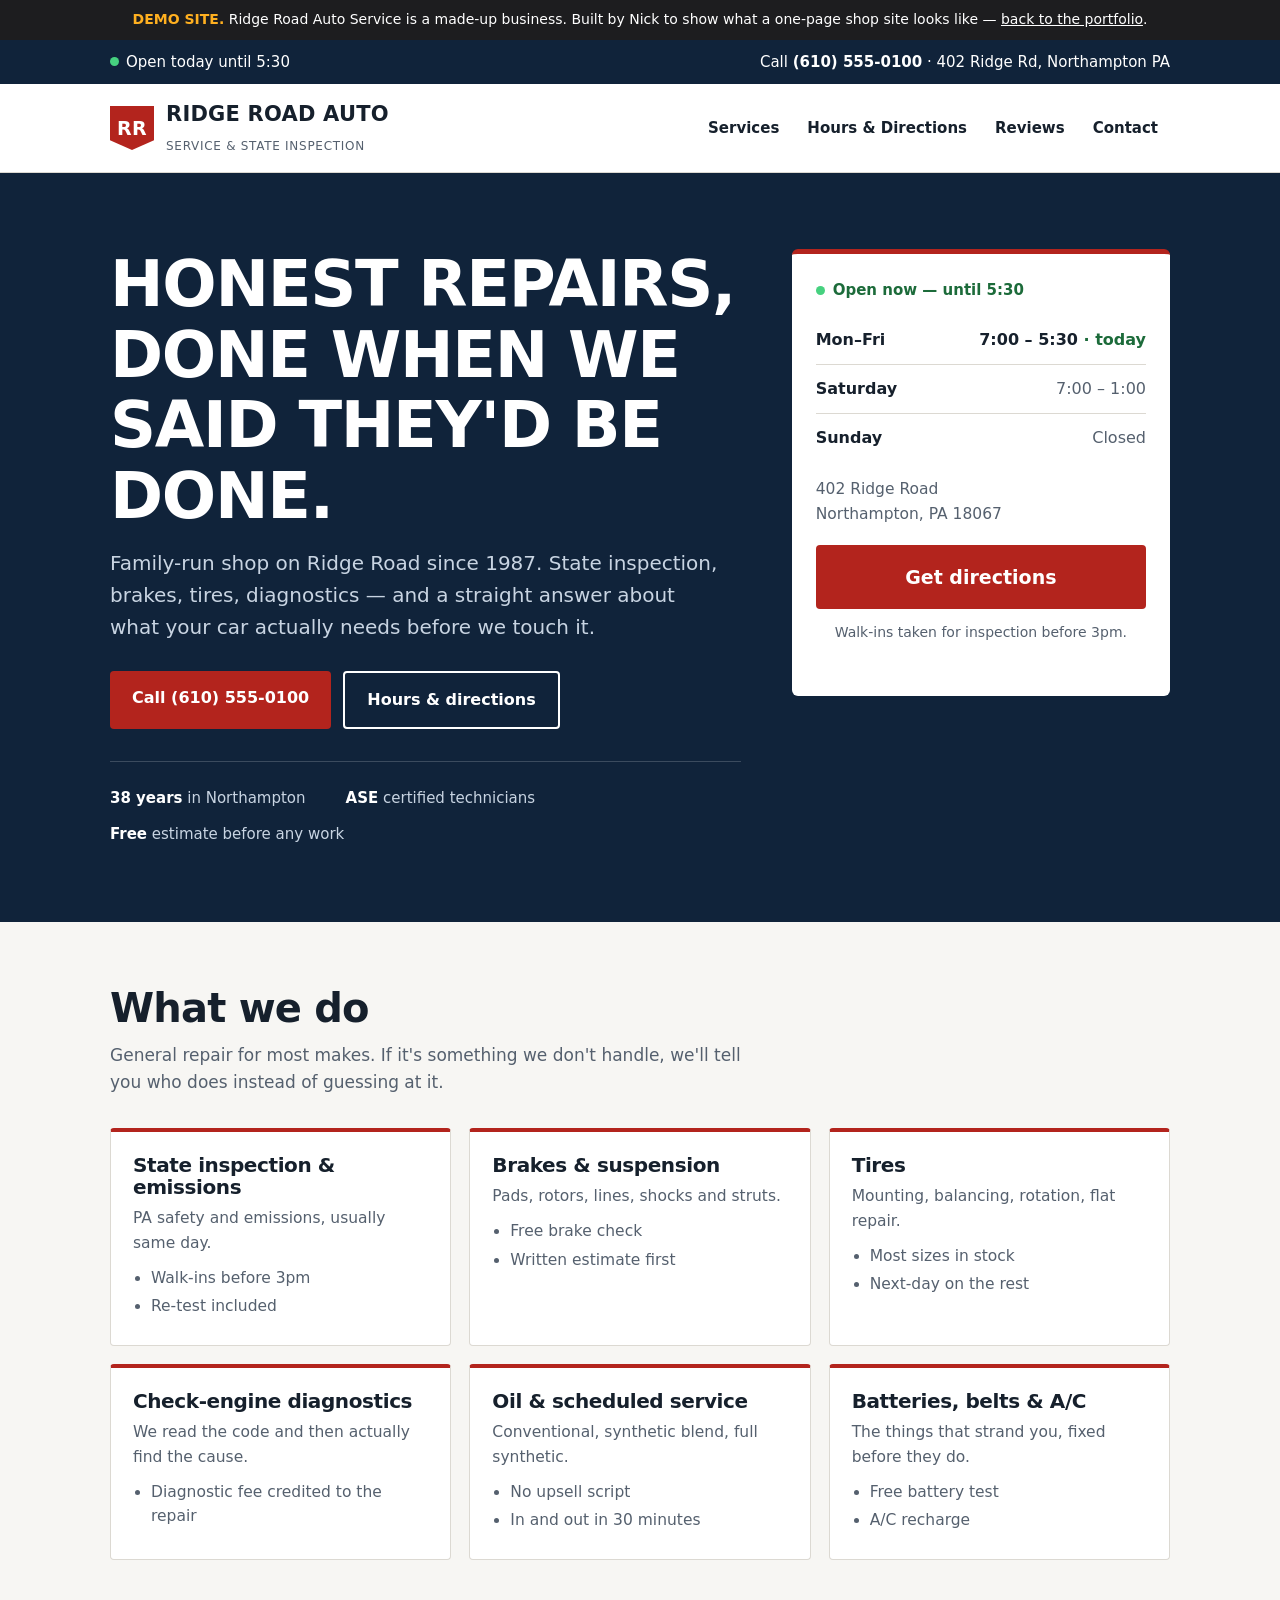
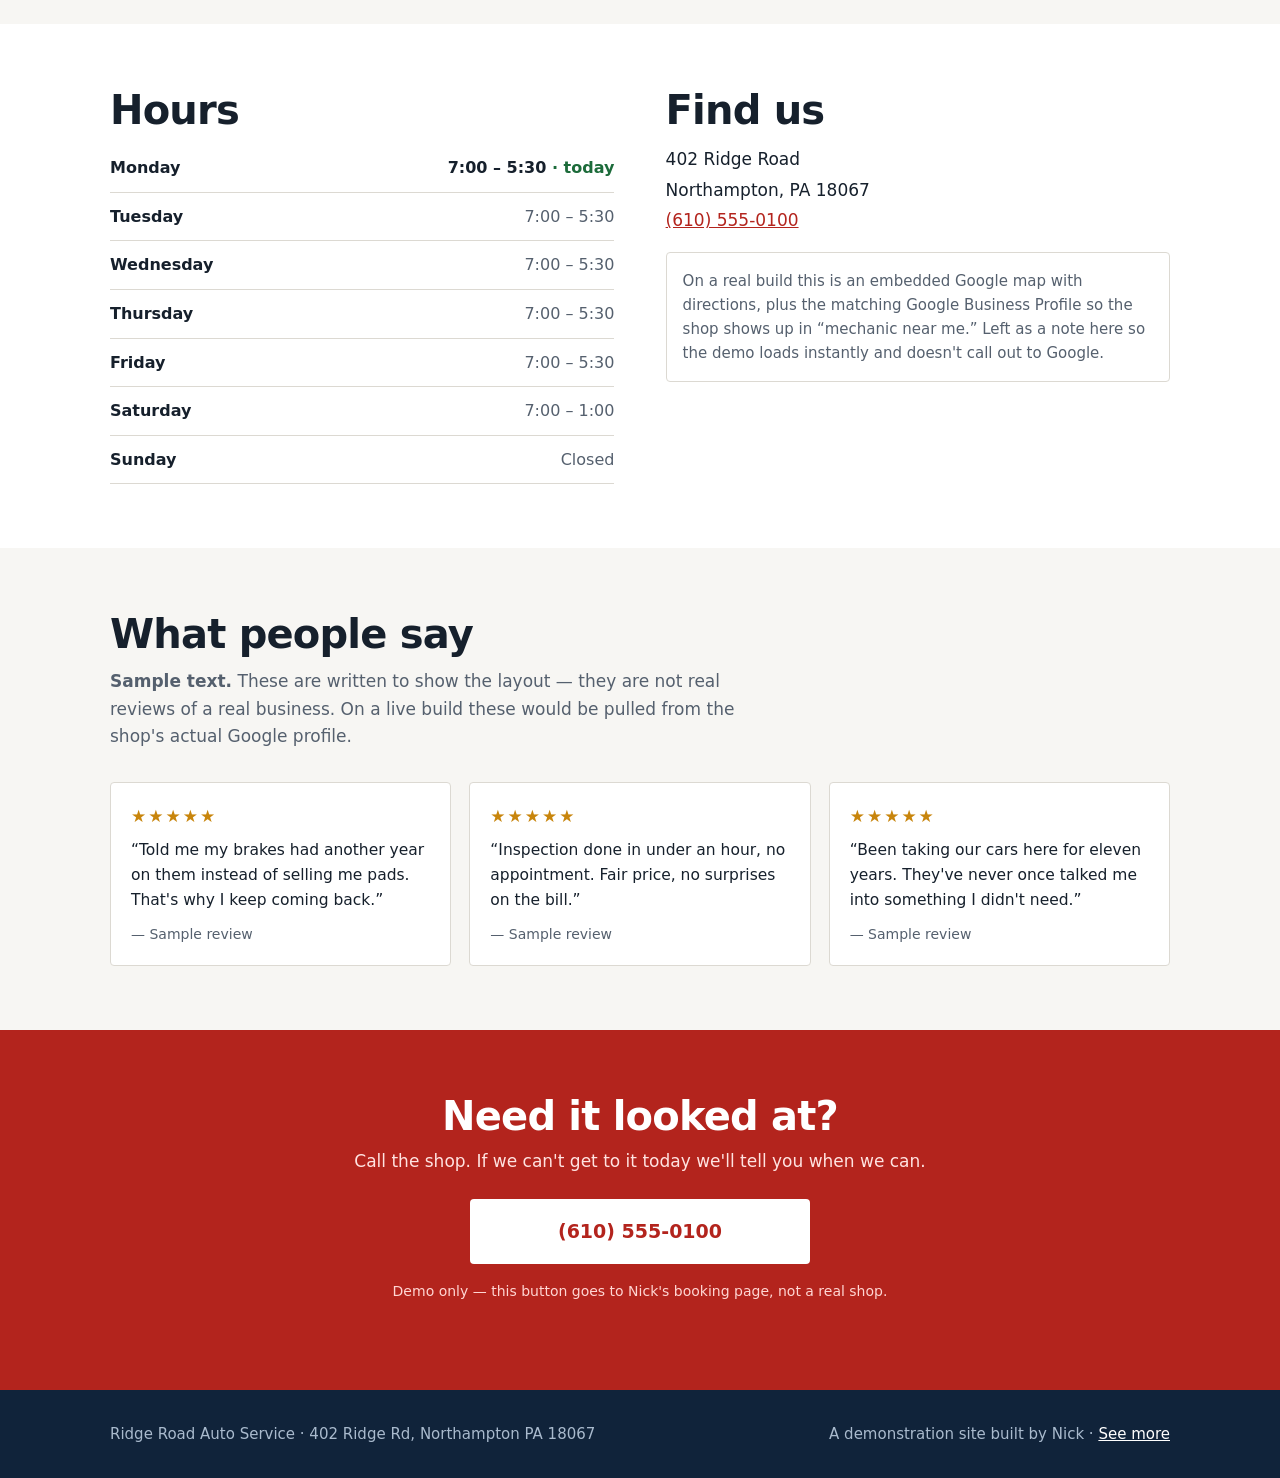
==== demos/auto-shop/index.html @ 3ee34636 "Make the site real: honest portfolio, working contact details Portfolio — this was the gap between a" ====
<!DOCTYPE html>
<html lang="en">
<head>
<meta charset="utf-8">
<meta name="viewport" content="width=device-width, initial-scale=1">
<title>DEMO — Ridge Road Auto Service | Northampton, PA</title>
<meta name="description" content="Demonstration website. Ridge Road Auto Service is a fictional business used to show what a single-page site for an independent repair shop looks like.">
<!-- Demo pages must never compete with the real site in search. -->
<meta name="robots" content="noindex, nofollow">
<link rel="stylesheet" href="style.css">
</head>
<body>

<!-- ══════════════════════════════════════════════════════════════════════
     This ribbon is not decoration. Anyone landing here must know within one
     second that this is a demonstration and not a real repair shop.
     ══════════════════════════════════════════════════════════════════════ -->
<div class="demo-bar">
  <strong>DEMO SITE.</strong> Ridge Road Auto Service is a made-up business.
  Built by Nick to show what a one-page shop site looks like —
  <a href="../../work.html">back to the portfolio</a>.
</div>

<div class="callbar">
  <div class="wrap">
    <span class="open-now"><span class="open-dot" aria-hidden="true"></span> Open today until 5:30</span>
    <span>Call <a href="#contact">(610) 555-0100</a> · 402 Ridge Rd, Northampton PA</span>
  </div>
</div>

<header class="site">
  <div class="wrap">
    <a class="brand" href="#top">
      <span class="brand__mark" aria-hidden="true">RR</span>
      <span>
        <span class="brand__name">Ridge Road Auto</span><br>
        <span class="brand__sub">Service &amp; State Inspection</span>
      </span>
    </a>
    <nav class="main" aria-label="Main">
      <a href="#services">Services</a>
      <a href="#hours">Hours &amp; Directions</a>
      <a href="#reviews">Reviews</a>
      <a href="#contact">Contact</a>
    </nav>
  </div>
</header>

<main id="top">

  <section class="hero">
    <div class="wrap hero__grid">
      <div>
        <h1>Honest repairs, done when we said they'd be done.</h1>
        <p>
          Family-run shop on Ridge Road since 1987. State inspection, brakes,
          tires, diagnostics — and a straight answer about what your car actually
          needs before we touch it.
        </p>
        <div class="hero__actions">
          <a class="btn" href="#contact">Call (610) 555-0100</a>
          <a class="btn btn--ghost" href="#hours" style="color:#fff;border-color:#fff">Hours &amp; directions</a>
        </div>
        <div class="trustline">
          <span><b>38 years</b> in Northampton</span>
          <span><b>ASE</b> certified technicians</span>
          <span><b>Free</b> estimate before any work</span>
        </div>
      </div>

      <!-- The two things a phone visitor is actually here for, above the fold. -->
      <aside class="hero__card">
        <p class="hero__card-status"><span class="open-dot" aria-hidden="true"></span> Open now — until 5:30</p>
        <table class="hours hours--mini">
          <tbody>
            <tr class="today"><th scope="row">Mon–Fri</th><td>7:00 – 5:30</td></tr>
            <tr><th scope="row">Saturday</th><td>7:00 – 1:00</td></tr>
            <tr><th scope="row">Sunday</th><td>Closed</td></tr>
          </tbody>
        </table>
        <p class="hero__card-addr">
          402 Ridge Road<br>Northampton, PA 18067
        </p>
        <a class="btn btn--big" href="#hours">Get directions</a>
        <p class="hero__card-note">Walk-ins taken for inspection before 3pm.</p>
      </aside>
    </div>
  </section>

  <section id="services">
    <div class="wrap">
      <h2>What we do</h2>
      <p class="lede">
        General repair for most makes. If it's something we don't handle, we'll
        tell you who does instead of guessing at it.
      </p>
      <div class="services">
        <div class="svc">
          <h3>State inspection &amp; emissions</h3>
          <p>PA safety and emissions, usually same day.</p>
          <ul><li>Walk-ins before 3pm</li><li>Re-test included</li></ul>
        </div>
        <div class="svc">
          <h3>Brakes &amp; suspension</h3>
          <p>Pads, rotors, lines, shocks and struts.</p>
          <ul><li>Free brake check</li><li>Written estimate first</li></ul>
        </div>
        <div class="svc">
          <h3>Tires</h3>
          <p>Mounting, balancing, rotation, flat repair.</p>
          <ul><li>Most sizes in stock</li><li>Next-day on the rest</li></ul>
        </div>
        <div class="svc">
          <h3>Check-engine diagnostics</h3>
          <p>We read the code and then actually find the cause.</p>
          <ul><li>Diagnostic fee credited to the repair</li></ul>
        </div>
        <div class="svc">
          <h3>Oil &amp; scheduled service</h3>
          <p>Conventional, synthetic blend, full synthetic.</p>
          <ul><li>No upsell script</li><li>In and out in 30 minutes</li></ul>
        </div>
        <div class="svc">
          <h3>Batteries, belts &amp; A/C</h3>
          <p>The things that strand you, fixed before they do.</p>
          <ul><li>Free battery test</li><li>A/C recharge</li></ul>
        </div>
      </div>
    </div>
  </section>

  <section id="hours" class="section--white">
    <div class="wrap two-col">
      <div>
        <h2>Hours</h2>
        <table class="hours">
          <tbody>
            <tr class="today"><th scope="row">Monday</th><td>7:00 – 5:30</td></tr>
            <tr><th scope="row">Tuesday</th><td>7:00 – 5:30</td></tr>
            <tr><th scope="row">Wednesday</th><td>7:00 – 5:30</td></tr>
            <tr><th scope="row">Thursday</th><td>7:00 – 5:30</td></tr>
            <tr><th scope="row">Friday</th><td>7:00 – 5:30</td></tr>
            <tr><th scope="row">Saturday</th><td>7:00 – 1:00</td></tr>
            <tr><th scope="row">Sunday</th><td>Closed</td></tr>
          </tbody>
        </table>
      </div>
      <div>
        <h2>Find us</h2>
        <address class="addr">
          402 Ridge Road<br>
          Northampton, PA 18067<br>
          <a href="#contact">(610) 555-0100</a>
        </address>
        <div class="map-note">
          On a real build this is an embedded Google map with directions, plus
          the matching Google Business Profile so the shop shows up in
          “mechanic near me.” Left as a note here so the demo loads instantly
          and doesn't call out to Google.
        </div>
      </div>
    </div>
  </section>

  <section id="reviews">
    <div class="wrap">
      <h2>What people say</h2>
      <p class="lede">
        <strong>Sample text.</strong> These are written to show the layout —
        they are not real reviews of a real business. On a live build these
        would be pulled from the shop's actual Google profile.
      </p>
      <div class="reviews">
        <div class="review">
          <div class="stars" aria-label="5 out of 5">★★★★★</div>
          <p>“Told me my brakes had another year on them instead of selling me pads. That's why I keep coming back.”</p>
          <cite>— Sample review</cite>
        </div>
        <div class="review">
          <div class="stars" aria-label="5 out of 5">★★★★★</div>
          <p>“Inspection done in under an hour, no appointment. Fair price, no surprises on the bill.”</p>
          <cite>— Sample review</cite>
        </div>
        <div class="review">
          <div class="stars" aria-label="5 out of 5">★★★★★</div>
          <p>“Been taking our cars here for eleven years. They've never once talked me into something I didn't need.”</p>
          <cite>— Sample review</cite>
        </div>
      </div>
    </div>
  </section>

  <section id="contact" class="cta">
    <div class="wrap">
      <h2>Need it looked at?</h2>
      <p>Call the shop. If we can't get to it today we'll tell you when we can.</p>
      <a class="btn btn--big" href="../../book.html" style="max-width:340px;margin-inline:auto">
        (610) 555-0100
      </a>
      <p style="margin-top:16px;font-size:14px;color:#ffd6d3">
        Demo only — this button goes to Nick's booking page, not a real shop.
      </p>
    </div>
  </section>

</main>

<footer class="site">
  <div class="wrap">
    <span>Ridge Road Auto Service · 402 Ridge Rd, Northampton PA 18067</span>
    <span>A demonstration site built by Nick · <a href="../../index.html">See more</a></span>
  </div>
</footer>

<a class="sticky-call" href="../../book.html">📞 Call the shop</a>

</body>
</html>
---- demos/auto-shop/style.css ----
/* ==========================================================================
   DEMO — Ridge Road Auto Service
   Deliberately does NOT reuse the agency design system. A client site must
   look like the client, not like me. Own palette, own type, own everything.

   This is what a ~$900 single-page build looks like: one file of CSS, no
   framework, no page builder.
   ========================================================================== */

:root {
  --navy:      #10233a;
  --navy-2:    #1b3855;
  --steel:     #4a5f78;
  --paper:     #f7f6f3;
  --white:     #ffffff;
  --line:      #dcd9d2;
  --red:       #b3241d;   /* 6.0:1 on --paper */
  --red-dark:  #8d1b16;
  --ink:       #16202c;
  --muted:     #55606e;   /* 6.3:1 on --paper */
  --ok:        #1c6b3a;

  --font: system-ui, -apple-system, "Segoe UI", Roboto, Helvetica, Arial, sans-serif;
  --cond: "Arial Narrow", "Helvetica Neue Condensed", system-ui, sans-serif;

  --wrap: 1100px;
}

*, *::before, *::after { box-sizing: border-box; }
* { margin: 0; }

html { scroll-behavior: smooth; -webkit-text-size-adjust: 100%; }
@media (prefers-reduced-motion: reduce) { html { scroll-behavior: auto; } }

body {
  font-family: var(--font);
  font-size: 17px;
  line-height: 1.6;
  color: var(--ink);
  background: var(--paper);
  -webkit-font-smoothing: antialiased;
}

img, svg { display: block; max-width: 100%; }
a { color: var(--red); }
:focus-visible { outline: 3px solid var(--red); outline-offset: 2px; }

.wrap { width: 100%; max-width: var(--wrap); margin-inline: auto; padding-inline: 20px; }

h1, h2, h3 { line-height: 1.1; letter-spacing: -0.02em; }
h2 { font-size: clamp(1.75rem, 1.3rem + 2vw, 2.5rem); margin-bottom: 12px; }
h3 { font-size: 1.25rem; margin-bottom: 8px; }

/* ---------- Demo ribbon: this must never be mistaken for a real business -- */
.demo-bar {
  background: #1d1d1f;
  color: #fff;
  font-size: 14px;
  text-align: center;
  padding: 10px 20px;
  line-height: 1.4;
}
.demo-bar strong { color: #ffb020; }
.demo-bar a { color: #fff; }

/* ---------- Top call bar — the single most important element ------------- */
.callbar {
  background: var(--navy);
  color: #fff;
  padding: 10px 0;
  font-size: 15px;
}
.callbar .wrap {
  display: flex; flex-wrap: wrap; gap: 6px 20px;
  align-items: center; justify-content: space-between;
}
.callbar a { color: #fff; font-weight: 700; text-decoration: none; }
.callbar a:hover { text-decoration: underline; }
.open-now { display: inline-flex; align-items: center; gap: 7px; }
.open-dot { width: 9px; height: 9px; border-radius: 50%; background: #46d17f; }

/* ---------- Header ------------------------------------------------------- */
header.site { background: var(--white); border-bottom: 1px solid var(--line); }
header.site .wrap {
  display: flex; align-items: center; justify-content: space-between;
  gap: 16px; padding-block: 14px;
}
.brand { display: flex; align-items: center; gap: 12px; text-decoration: none; color: var(--ink); }
.brand__mark {
  width: 44px; height: 44px; flex-shrink: 0;
  background: var(--red); color: #fff;
  display: grid; place-items: center;
  font-family: var(--cond); font-weight: 700; font-size: 19px;
  letter-spacing: 0.02em;
  clip-path: polygon(0 0, 100% 0, 100% 78%, 50% 100%, 0 78%);
}
.brand__name { font-family: var(--cond); font-weight: 700; font-size: 21px; letter-spacing: 0.01em; text-transform: uppercase; }
.brand__sub { font-size: 12px; color: var(--muted); letter-spacing: 0.06em; text-transform: uppercase; }

nav.main { display: flex; gap: 4px; }
nav.main a {
  padding: 8px 12px; text-decoration: none; color: var(--ink);
  font-weight: 600; font-size: 15px; border-radius: 4px;
}
nav.main a:hover { background: var(--paper); }
@media (max-width: 720px) { nav.main { display: none; } }

.btn {
  display: inline-block; padding: 14px 22px;
  background: var(--red); color: #fff;
  font-weight: 700; font-size: 16px; text-decoration: none;
  border: 0; border-radius: 4px; cursor: pointer;
  min-height: 48px;                 /* thumb-sized tap target */
}
.btn:hover { background: var(--red-dark); }
.btn--big { font-size: 19px; padding: 17px 28px; width: 100%; text-align: center; }
.btn--ghost { background: transparent; color: var(--navy); border: 2px solid var(--navy); }
.btn--ghost:hover { background: var(--navy); color: #fff; }

/* ---------- Hero --------------------------------------------------------- */
.hero { background: var(--navy); color: #fff; padding-block: clamp(40px, 6vw, 76px); }
.hero h1 {
  font-family: var(--cond); text-transform: uppercase;
  font-size: clamp(2.25rem, 1.2rem + 4.6vw, 4rem);
  margin-bottom: 16px; max-width: 16ch;
}
.hero p { font-size: clamp(1.0625rem, 1rem + 0.5vw, 1.25rem); color: #c8d4e2; max-width: 48ch; margin-bottom: 28px; }
.hero__actions { display: flex; flex-wrap: wrap; gap: 12px; }
.hero__actions .btn { width: auto; }
@media (max-width: 560px) { .hero__actions .btn { width: 100%; text-align: center; } }

.trustline {
  margin-top: 32px; padding-top: 24px;
  border-top: 1px solid rgba(255,255,255,0.18);
  display: flex; flex-wrap: wrap; gap: 12px 40px;
  font-size: 15px; color: #c8d4e2;
}
.trustline b { color: #fff; }

.hero__grid {
  display: grid; grid-template-columns: 1.25fr 0.75fr;
  gap: clamp(28px, 4vw, 56px); align-items: start;
}
@media (max-width: 900px) { .hero__grid { grid-template-columns: 1fr; } }

/* Hours + address card — what a phone visitor actually came for */
.hero__card {
  background: var(--white); color: var(--ink);
  border-radius: 6px; padding: 24px;
  border-top: 5px solid var(--red);
}
/* These need `.hero` in the selector to outrank `.hero p { color: #c8d4e2 }`
   above — that pale colour is for text on the navy background and turns
   unreadable inside this white card. */
.hero .hero__card-status {
  display: flex; align-items: center; gap: 8px;
  font-weight: 700; color: var(--ok); font-size: 15px; margin-bottom: 14px;
}
.hours--mini th, .hours--mini td { padding: 8px 0; font-size: 15.5px; }
.hours--mini tr:last-child th, .hours--mini tr:last-child td { border-bottom: 0; }
.hero .hero__card-addr { margin: 16px 0 18px; line-height: 1.6; font-size: 15.5px; color: var(--muted); }
.hero .hero__card-note { margin-top: 12px; font-size: 14px; color: var(--muted); text-align: center; }

/* ---------- Sections ----------------------------------------------------- */
section { padding-block: clamp(44px, 5vw, 72px); }
.section--white { background: var(--white); }
.lede { color: var(--muted); max-width: 60ch; margin-bottom: 32px; }

.services { display: grid; grid-template-columns: repeat(3, 1fr); gap: 18px; }
@media (max-width: 860px) { .services { grid-template-columns: repeat(2, 1fr); } }
@media (max-width: 560px) { .services { grid-template-columns: 1fr; } }

.svc {
  background: var(--white); border: 1px solid var(--line);
  border-top: 4px solid var(--red);
  border-radius: 4px; padding: 22px;
}
.section--white .svc { background: var(--paper); }
.svc p { color: var(--muted); font-size: 15.5px; }
.svc ul { margin: 10px 0 0; padding-left: 18px; color: var(--muted); font-size: 15.5px; }
.svc li { margin-bottom: 4px; }

/* ---------- Hours + location -------------------------------------------- */
.two-col { display: grid; grid-template-columns: 1fr 1fr; gap: clamp(24px, 4vw, 56px); align-items: start; }
@media (max-width: 780px) { .two-col { grid-template-columns: 1fr; } }

table.hours { width: 100%; border-collapse: collapse; }
table.hours th, table.hours td { text-align: left; padding: 11px 0; border-bottom: 1px solid var(--line); font-size: 16px; }
table.hours th { font-weight: 600; }
table.hours td { text-align: right; color: var(--muted); font-variant-numeric: tabular-nums; }
table.hours tr.today th, table.hours tr.today td { color: var(--ink); font-weight: 700; }
table.hours tr.today td::after { content: " · today"; color: var(--ok); font-weight: 600; }

.addr { font-style: normal; line-height: 1.8; }
.map-note {
  margin-top: 16px; padding: 16px; background: var(--paper);
  border: 1px solid var(--line); border-radius: 4px; font-size: 15px; color: var(--muted);
}
.section--white .map-note { background: var(--white); }

/* ---------- Review strip — clearly marked as sample copy ----------------- */
.reviews { display: grid; grid-template-columns: repeat(3, 1fr); gap: 18px; }
@media (max-width: 860px) { .reviews { grid-template-columns: 1fr; } }
.review { background: var(--white); border: 1px solid var(--line); border-radius: 4px; padding: 20px; }
.section--white .review { background: var(--paper); }
.stars { color: #c8850c; letter-spacing: 2px; margin-bottom: 8px; }
.review p { font-size: 15.5px; }
.review cite { display: block; margin-top: 10px; font-style: normal; font-size: 14px; color: var(--muted); }

/* ---------- Final CTA ---------------------------------------------------- */
.cta { background: var(--red); color: #fff; text-align: center; }
.cta h2 { margin-bottom: 10px; }
.cta p { color: #ffe3e1; margin-bottom: 24px; }
.cta .btn { background: #fff; color: var(--red); }
.cta .btn:hover { background: var(--paper); }

/* ---------- Footer ------------------------------------------------------- */
footer.site { background: var(--navy); color: #a9bacd; padding-block: 32px; font-size: 15px; }
footer.site a { color: #fff; }
footer.site .wrap { display: flex; flex-wrap: wrap; gap: 12px 32px; justify-content: space-between; }

/* ---------- Sticky mobile call button ------------------------------------ */
.sticky-call { display: none; }
@media (max-width: 720px) {
  .sticky-call {
    display: block; position: fixed; left: 12px; right: 12px; bottom: 12px; z-index: 50;
    background: var(--red); color: #fff; text-align: center;
    padding: 16px; border-radius: 6px; font-weight: 700; font-size: 18px;
    text-decoration: none; box-shadow: 0 6px 20px rgba(0,0,0,0.28);
  }
  body { padding-bottom: 84px; }
}
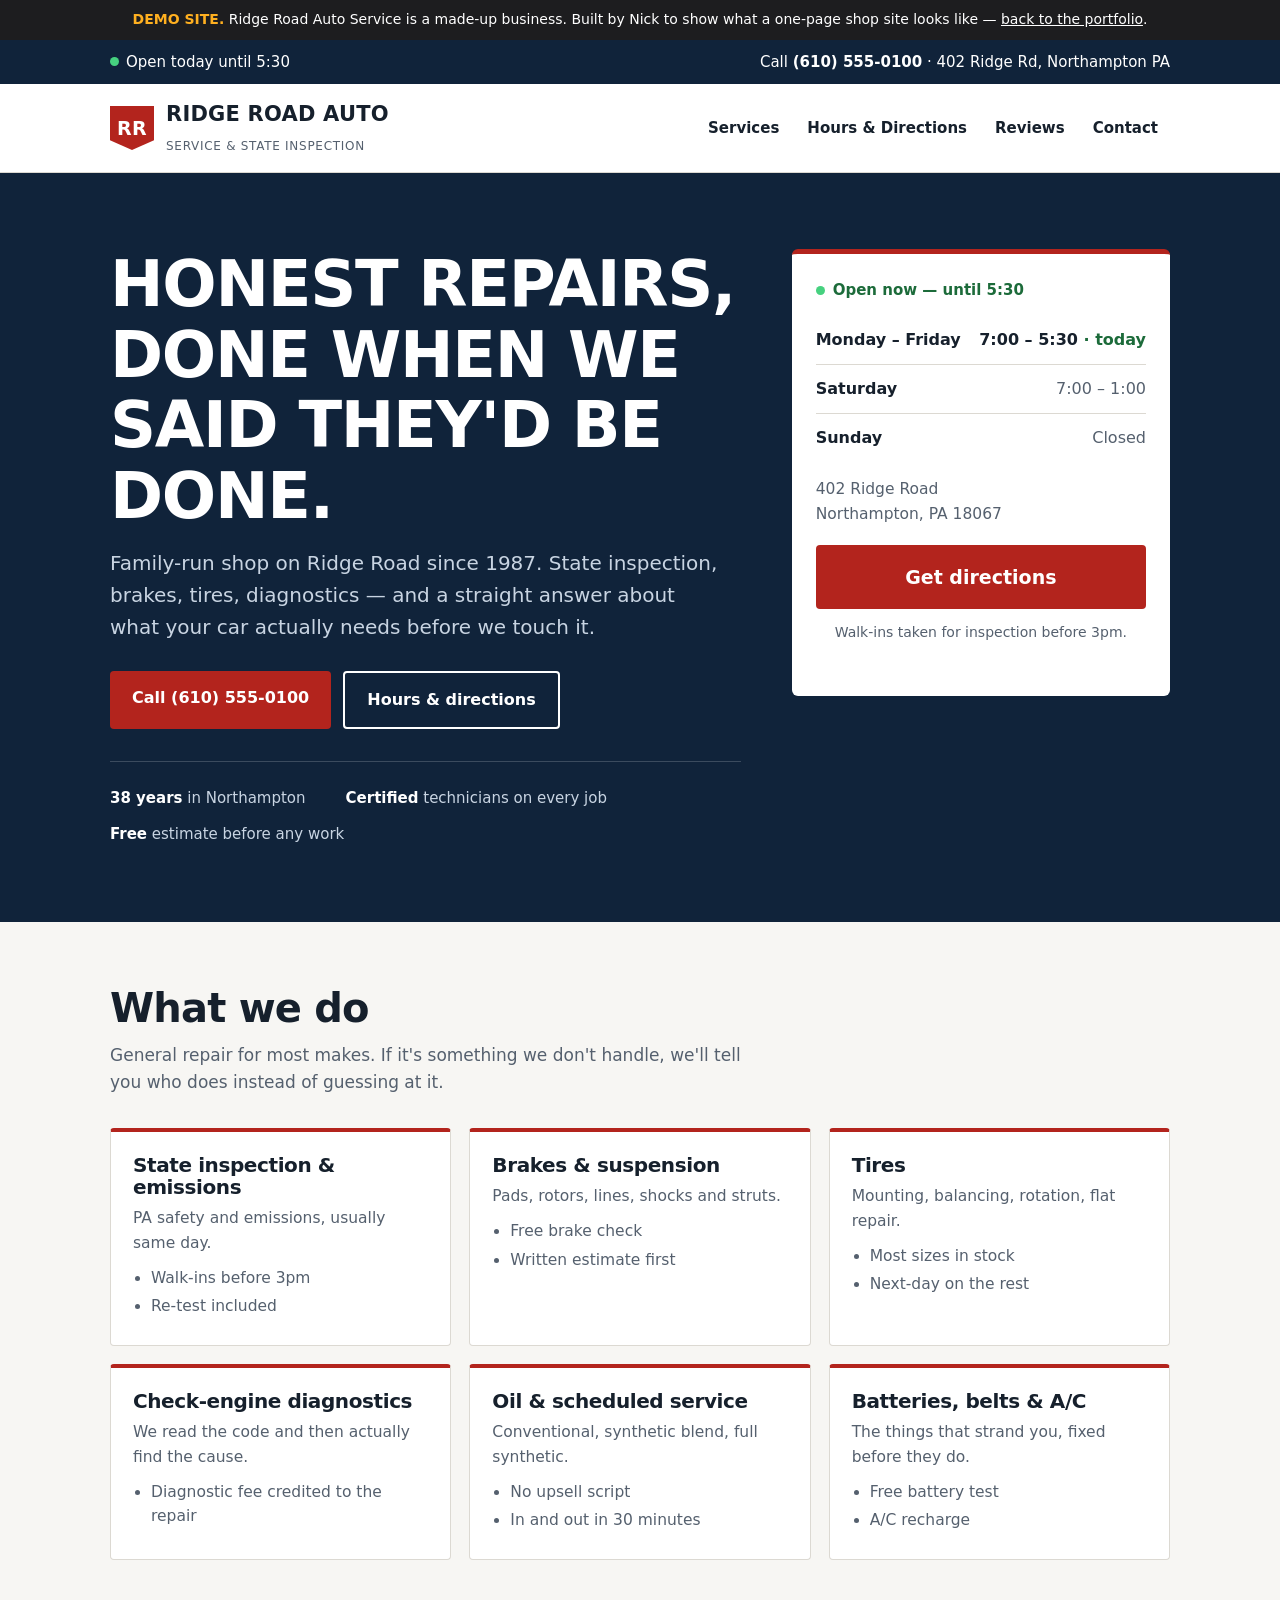
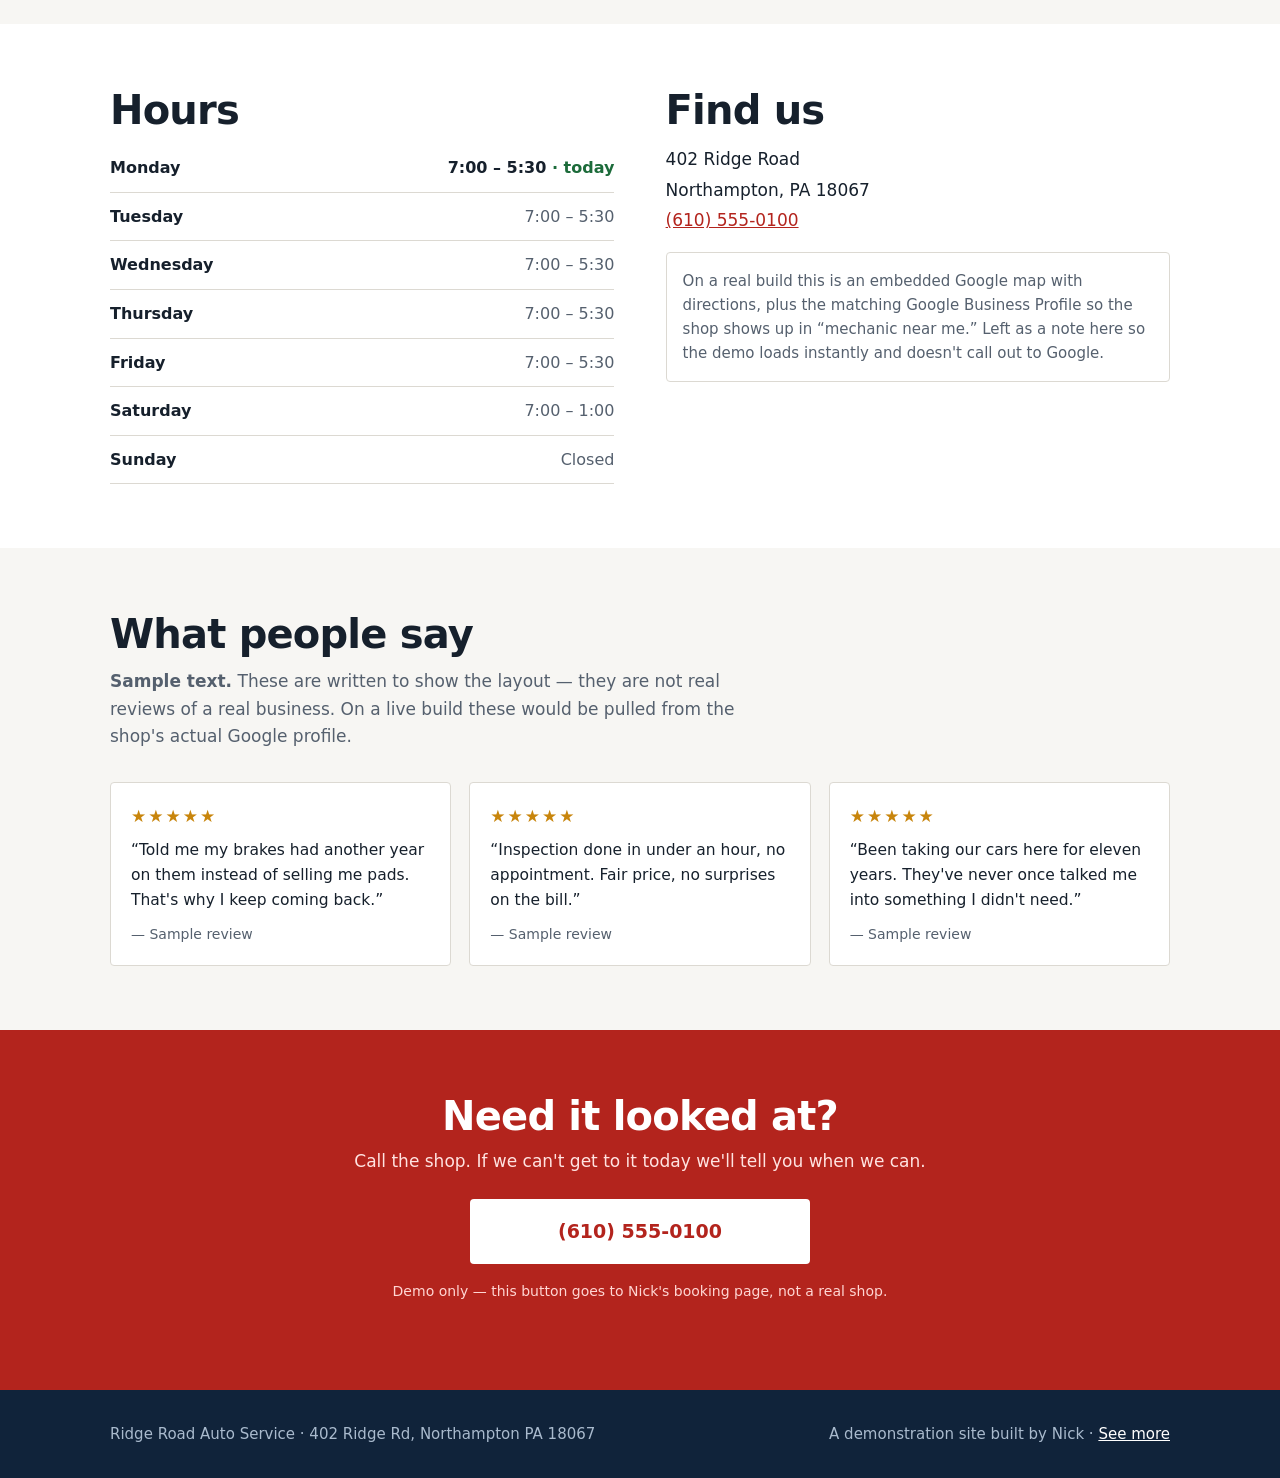
==== commit b0627f26: "Spell everything out: remove abbreviations across the site - Logo: the "NWC" square becomes a geomet" ====
--- a/demos/auto-shop/index.html
+++ b/demos/auto-shop/index.html
@@ -63,7 +63,7 @@
         </div>
         <div class="trustline">
           <span><b>38 years</b> in Northampton</span>
-          <span><b>ASE</b> certified technicians</span>
+          <span><b>Certified</b> technicians on every job</span>
           <span><b>Free</b> estimate before any work</span>
         </div>
       </div>
@@ -73,7 +73,7 @@
         <p class="hero__card-status"><span class="open-dot" aria-hidden="true"></span> Open now — until 5:30</p>
         <table class="hours hours--mini">
           <tbody>
-            <tr class="today"><th scope="row">Mon–Fri</th><td>7:00 – 5:30</td></tr>
+            <tr class="today"><th scope="row">Monday – Friday</th><td>7:00 – 5:30</td></tr>
             <tr><th scope="row">Saturday</th><td>7:00 – 1:00</td></tr>
             <tr><th scope="row">Sunday</th><td>Closed</td></tr>
           </tbody>
